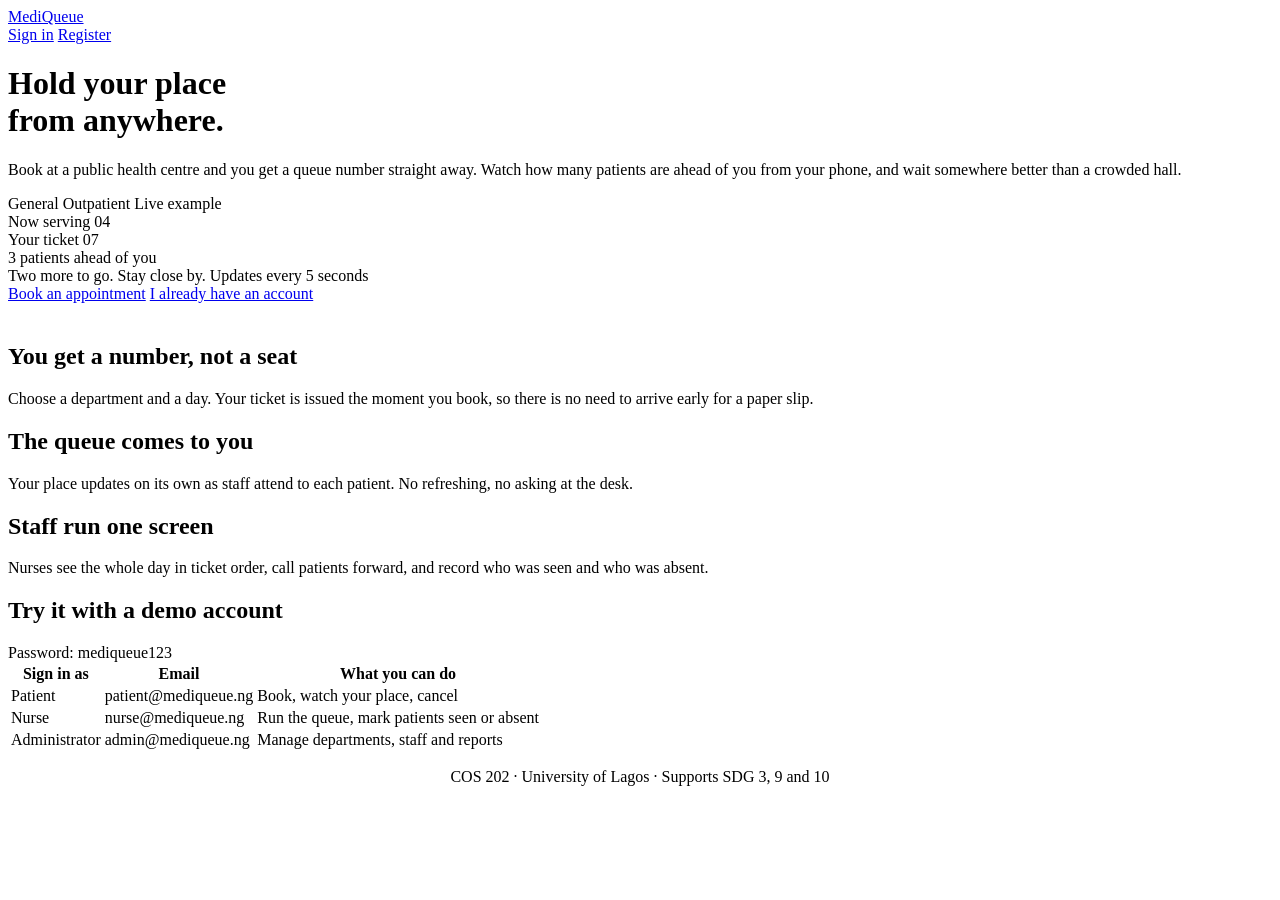
==== src/main/resources/static/index.html @ a9753362 "Initialized repo, built the frontend, backend and api services:" ====
<!doctype html>
<html lang="en">
<head>
    <meta charset="utf-8">
    <meta name="viewport" content="width=device-width, initial-scale=1">
    <title>MediQueue — hold your place from anywhere</title>
    <link rel="stylesheet" href="/css/styles.css">
</head>
<body>
<header class="bar">
    <a class="wordmark" href="/">MediQueue</a>
    <nav>
        <a href="/login.html">Sign in</a>
        <a href="/register.html">Register</a>
    </nav>
</header>

<main>
    <h1>Hold your place<br>from anywhere.</h1>
    <p class="lede">
        Book at a public health centre and you get a queue number straight away. Watch how
        many patients are ahead of you from your phone, and wait somewhere better than a
        crowded hall.
    </p>

    <!-- The hero is the product itself: a board running a real queue. -->
    <section class="board" aria-label="Example queue board">
        <div class="board-head">
            <span class="board-where">General Outpatient</span>
            <span class="label">Live example</span>
        </div>

        <div class="board-readout">
            <div class="board-cell">
                <span class="label">Now serving</span>
                <span class="flip" id="demoServing"><span class="flip-face">04</span></span>
            </div>
            <div class="board-cell">
                <span class="label">Your ticket</span>
                <span class="flip"><span class="flip-face">07</span></span>
            </div>
        </div>

        <div class="stubs-wrap">
            <span class="label" id="demoLabel">3 patients ahead of you</span>
            <div class="stubs" id="demoStubs" role="img" aria-label="Three patients ahead of you"></div>
        </div>

        <div class="board-line">
            <span class="board-say" id="demoSay">Two more to go. Stay close by.</span>
            <span class="board-stamp-time">Updates every 5 seconds</span>
        </div>
    </section>

    <div class="actions">
        <a class="btn" href="/register.html">Book an appointment</a>
        <a class="btn btn-quiet" href="/login.html">I already have an account</a>
    </div>

    <div class="grid three" style="margin-top:2.5rem">
        <section class="sheet">
            <h2>You get a number, not a seat</h2>
            <p class="muted">
                Choose a department and a day. Your ticket is issued the moment you book,
                so there is no need to arrive early for a paper slip.
            </p>
        </section>
        <section class="sheet">
            <h2>The queue comes to you</h2>
            <p class="muted">
                Your place updates on its own as staff attend to each patient. No refreshing,
                no asking at the desk.
            </p>
        </section>
        <section class="sheet">
            <h2>Staff run one screen</h2>
            <p class="muted">
                Nurses see the whole day in ticket order, call patients forward, and record
                who was seen and who was absent.
            </p>
        </section>
    </div>

    <section class="sheet">
        <div class="sheet-head">
            <h2>Try it with a demo account</h2>
            <span class="demo-note">Password: mediqueue123</span>
        </div>
        <div class="ledger-wrap">
            <table>
                <thead>
                <tr><th>Sign in as</th><th>Email</th><th>What you can do</th></tr>
                </thead>
                <tbody>
                <tr>
                    <td>Patient</td>
                    <td class="mono">patient@mediqueue.ng</td>
                    <td>Book, watch your place, cancel</td>
                </tr>
                <tr>
                    <td>Nurse</td>
                    <td class="mono">nurse@mediqueue.ng</td>
                    <td>Run the queue, mark patients seen or absent</td>
                </tr>
                <tr>
                    <td>Administrator</td>
                    <td class="mono">admin@mediqueue.ng</td>
                    <td>Manage departments, staff and reports</td>
                </tr>
                </tbody>
            </table>
        </div>
    </section>

    <p class="demo-note" style="text-align:center">
        COS&nbsp;202 · University of Lagos · Supports SDG 3, 9 and 10
    </p>
</main>

<script src="/js/api.js"></script>
<script>
    // The hero board demonstrates the one thing the product does: a patient moving up.
    // It runs the sequence once, then stops -- a loop would turn it into wallpaper.
    (function () {
        const stubs = document.getElementById('demoStubs');
        const paint = (ahead, behind) => {
            stubs.innerHTML =
                '<span class="stub ahead"></span>'.repeat(ahead) +
                '<span class="stub mine"></span>' +
                '<span class="stub behind"></span>'.repeat(behind);
        };
        paint(3, 2);

        const reduced = window.matchMedia('(prefers-reduced-motion: reduce)').matches;
        if (reduced) return;

        const steps = [
            { serving: '05', ahead: 2, label: '2 patients ahead of you', say: 'Moving up. Stay close by.' },
            { serving: '06', ahead: 1, label: '1 patient ahead of you',  say: 'Almost your turn.' },
            { serving: '07', ahead: 0, label: 'You are at the front',    say: 'You are next. Head to the consulting room.' }
        ];

        steps.forEach((step, i) => {
            setTimeout(() => {
                setFlip(document.getElementById('demoServing'), step.serving);
                paint(step.ahead, 2);
                document.getElementById('demoLabel').textContent = step.label;
                document.getElementById('demoSay').textContent = step.say;
            }, 1800 + i * 1700);
        });
    })();
</script>
</body>
</html>
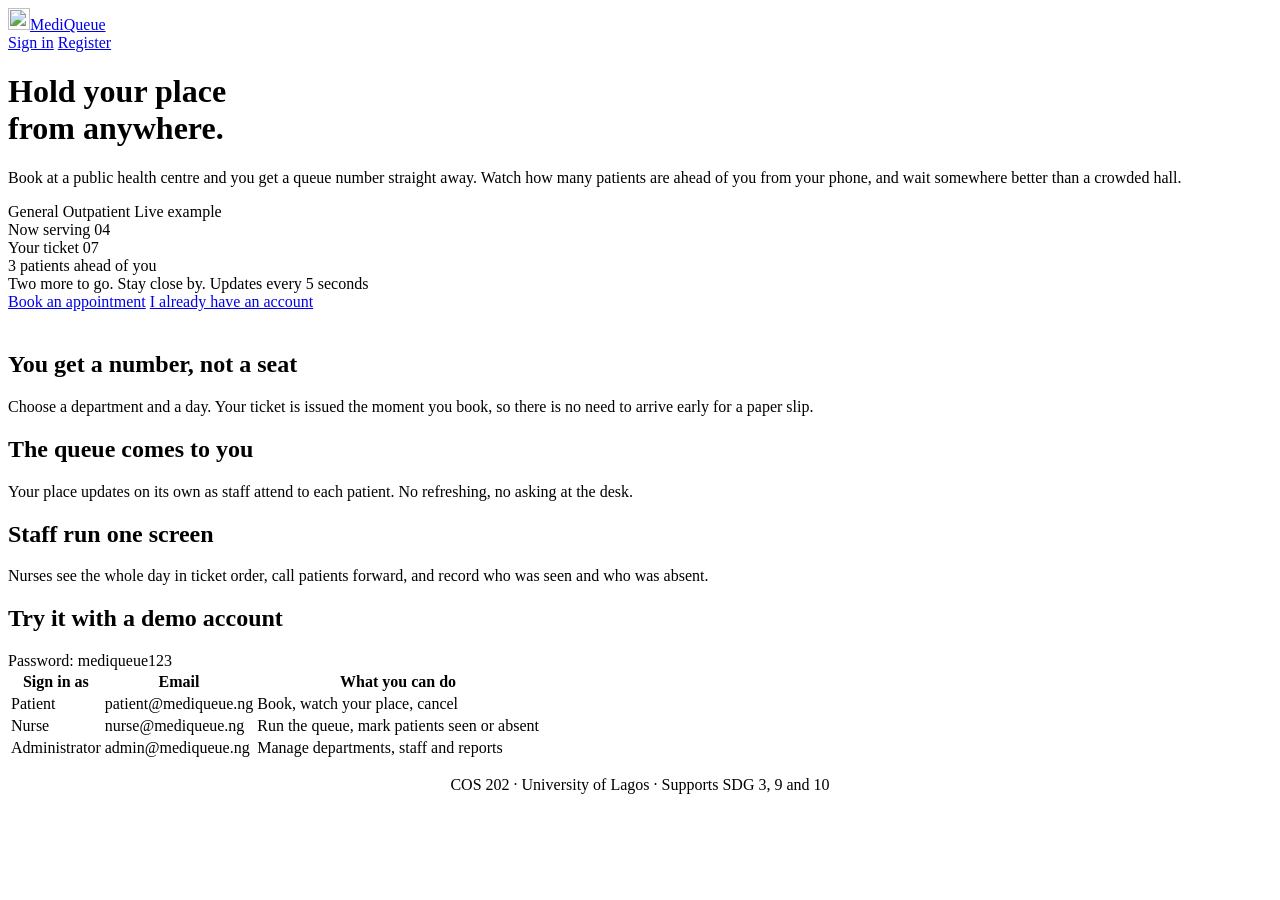
==== commit 16795811: "Add the split-flap tile logo, favicons and lockup" ====
--- a/src/main/resources/static/index.html
+++ b/src/main/resources/static/index.html
@@ -4,11 +4,14 @@
     <meta charset="utf-8">
     <meta name="viewport" content="width=device-width, initial-scale=1">
     <title>MediQueue — hold your place from anywhere</title>
+    <link rel="icon" href="/img/mark.svg" type="image/svg+xml">
+    <link rel="icon" href="/img/favicon-32.png" sizes="32x32">
+    <link rel="apple-touch-icon" href="/img/apple-touch-icon.png">
     <link rel="stylesheet" href="/css/styles.css">
 </head>
 <body>
 <header class="bar">
-    <a class="wordmark" href="/">MediQueue</a>
+    <a class="wordmark" href="/"><img src="/img/mark.svg" alt="" width="22" height="22">MediQueue</a>
     <nav>
         <a href="/login.html">Sign in</a>
         <a href="/register.html">Register</a>
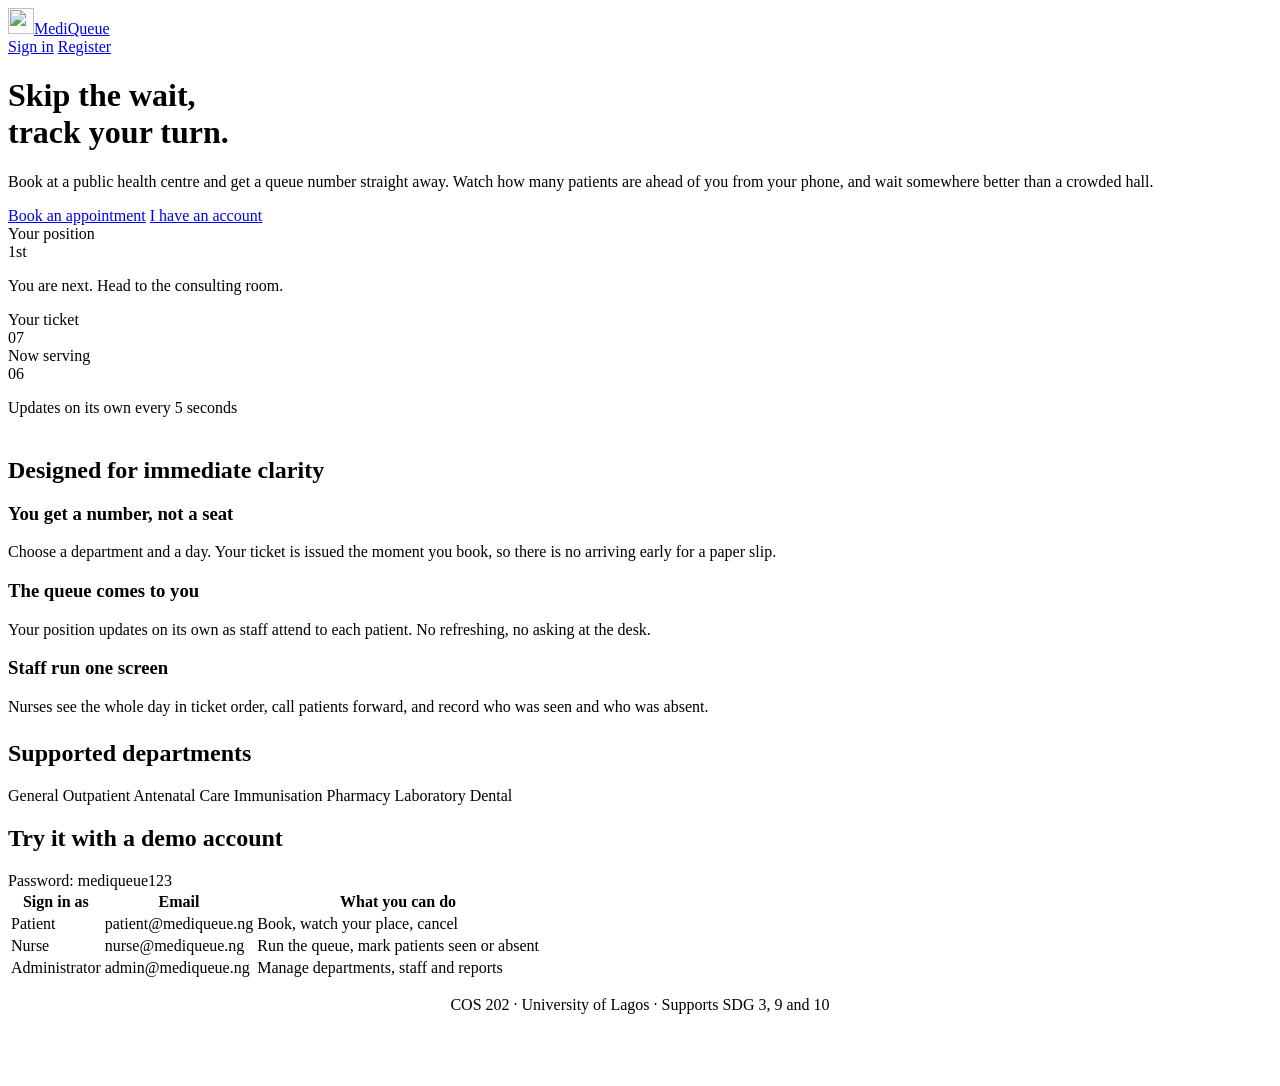
==== commit d8cce463: "Redesign UI" ====
--- a/src/main/resources/static/index.html
+++ b/src/main/resources/static/index.html
@@ -3,7 +3,7 @@
 <head>
     <meta charset="utf-8">
     <meta name="viewport" content="width=device-width, initial-scale=1">
-    <title>MediQueue — hold your place from anywhere</title>
+    <title>MediQueue — track your turn</title>
     <link rel="icon" href="/img/mark.svg" type="image/svg+xml">
     <link rel="icon" href="/img/favicon-32.png" sizes="32x32">
     <link rel="apple-touch-icon" href="/img/apple-touch-icon.png">
@@ -11,72 +11,62 @@
 </head>
 <body>
 <header class="bar">
-    <a class="wordmark" href="/"><img src="/img/mark.svg" alt="" width="22" height="22">MediQueue</a>
+    <a class="wordmark" href="/"><img src="/img/mark.svg" alt="" width="26" height="26">MediQueue</a>
     <nav>
         <a href="/login.html">Sign in</a>
-        <a href="/register.html">Register</a>
+        <a class="btn tight" href="/register.html">Register</a>
     </nav>
 </header>
 
-<main>
-    <h1>Hold your place<br>from anywhere.</h1>
-    <p class="lede">
-        Book at a public health centre and you get a queue number straight away. Watch how
-        many patients are ahead of you from your phone, and wait somewhere better than a
-        crowded hall.
-    </p>
-
-    <!-- The hero is the product itself: a board running a real queue. -->
-    <section class="board" aria-label="Example queue board">
-        <div class="board-head">
-            <span class="board-where">General Outpatient</span>
-            <span class="label">Live example</span>
-        </div>
-
-        <div class="board-readout">
-            <div class="board-cell">
-                <span class="label">Now serving</span>
-                <span class="flip" id="demoServing"><span class="flip-face">04</span></span>
-            </div>
-            <div class="board-cell">
-                <span class="label">Your ticket</span>
-                <span class="flip"><span class="flip-face">07</span></span>
+<main style="padding-bottom:3rem">
+    <div class="grid two" style="align-items:center">
+        <div>
+            <h1>Skip the wait,<br>track your turn.</h1>
+            <p class="lede">
+                Book at a public health centre and get a queue number straight away. Watch
+                how many patients are ahead of you from your phone, and wait somewhere
+                better than a crowded hall.
+            </p>
+            <div class="actions">
+                <a class="btn" href="/register.html">Book an appointment</a>
+                <a class="btn btn-2" href="/login.html">I have an account</a>
             </div>
         </div>
 
-        <div class="stubs-wrap">
-            <span class="label" id="demoLabel">3 patients ahead of you</span>
-            <div class="stubs" id="demoStubs" role="img" aria-label="Three patients ahead of you"></div>
-        </div>
-
-        <div class="board-line">
-            <span class="board-say" id="demoSay">Two more to go. Stay close by.</span>
-            <span class="board-stamp-time">Updates every 5 seconds</span>
-        </div>
-    </section>
-
-    <div class="actions">
-        <a class="btn" href="/register.html">Book an appointment</a>
-        <a class="btn btn-quiet" href="/login.html">I already have an account</a>
+        <!-- The hero is the product itself: a real live-status card, not an illustration. -->
+        <section class="card status is-next" aria-label="Example queue status">
+            <span class="label position-label">Your position</span>
+            <div class="position">1<span class="ord">st</span></div>
+            <div class="pips" role="img" aria-label="You are next">
+                <span class="pip mine"></span>
+            </div>
+            <p class="status-say">You are next. Head to the consulting room.</p>
+            <div class="status-split">
+                <div><span class="label">Your ticket</span><div class="v">07</div></div>
+                <div><span class="label">Now serving</span><div class="v">06</div></div>
+            </div>
+            <p class="hint">Updates on its own every 5 seconds</p>
+        </section>
     </div>
 
-    <div class="grid three" style="margin-top:2.5rem">
-        <section class="sheet">
-            <h2>You get a number, not a seat</h2>
+    <h2 style="margin:2.5rem 0 1rem">Designed for immediate clarity</h2>
+    <div class="grid three">
+        <section class="card">
+            <h3>You get a number, not a seat</h3>
             <p class="muted">
                 Choose a department and a day. Your ticket is issued the moment you book,
-                so there is no need to arrive early for a paper slip.
+                so there is no arriving early for a paper slip.
             </p>
         </section>
-        <section class="sheet">
-            <h2>The queue comes to you</h2>
+        <section class="card">
+            <h3>The queue comes to you</h3>
             <p class="muted">
-                Your place updates on its own as staff attend to each patient. No refreshing,
-                no asking at the desk.
+                Your position updates on its own as staff attend to each patient. No
+                refreshing, no asking at the desk.
             </p>
         </section>
-        <section class="sheet">
-            <h2>Staff run one screen</h2>
+        <section class="card">
+            <h3>Staff run one screen</h3>
             <p class="muted">
                 Nurses see the whole day in ticket order, call patients forward, and record
                 who was seen and who was absent.
@@ -84,74 +74,42 @@
         </section>
     </div>
 
-    <section class="sheet">
-        <div class="sheet-head">
+    <section class="card" style="margin-top:1.5rem">
+        <div class="card-head"><h2>Supported departments</h2></div>
+        <div class="chips">
+            <span class="chip">General Outpatient</span>
+            <span class="chip">Antenatal Care</span>
+            <span class="chip">Immunisation</span>
+            <span class="chip">Pharmacy</span>
+            <span class="chip">Laboratory</span>
+            <span class="chip">Dental</span>
+        </div>
+    </section>
+
+    <section class="card">
+        <div class="card-head">
             <h2>Try it with a demo account</h2>
-            <span class="demo-note">Password: mediqueue123</span>
+            <span class="muted">Password: mediqueue123</span>
         </div>
-        <div class="ledger-wrap">
+        <div class="table-wrap">
             <table>
                 <thead>
                 <tr><th>Sign in as</th><th>Email</th><th>What you can do</th></tr>
                 </thead>
                 <tbody>
-                <tr>
-                    <td>Patient</td>
-                    <td class="mono">patient@mediqueue.ng</td>
-                    <td>Book, watch your place, cancel</td>
-                </tr>
-                <tr>
-                    <td>Nurse</td>
-                    <td class="mono">nurse@mediqueue.ng</td>
-                    <td>Run the queue, mark patients seen or absent</td>
-                </tr>
-                <tr>
-                    <td>Administrator</td>
-                    <td class="mono">admin@mediqueue.ng</td>
-                    <td>Manage departments, staff and reports</td>
-                </tr>
+                <tr><td>Patient</td><td>patient@mediqueue.ng</td><td>Book, watch your place, cancel</td></tr>
+                <tr><td>Nurse</td><td>nurse@mediqueue.ng</td><td>Run the queue, mark patients seen or absent</td></tr>
+                <tr><td>Administrator</td><td>admin@mediqueue.ng</td><td>Manage departments, staff and reports</td></tr>
                 </tbody>
             </table>
         </div>
     </section>
 
-    <p class="demo-note" style="text-align:center">
+    <p class="hint" style="text-align:center">
         COS&nbsp;202 · University of Lagos · Supports SDG 3, 9 and 10
     </p>
 </main>
 
 <script src="/js/api.js"></script>
-<script>
-    // The hero board demonstrates the one thing the product does: a patient moving up.
-    // It runs the sequence once, then stops -- a loop would turn it into wallpaper.
-    (function () {
-        const stubs = document.getElementById('demoStubs');
-        const paint = (ahead, behind) => {
-            stubs.innerHTML =
-                '<span class="stub ahead"></span>'.repeat(ahead) +
-                '<span class="stub mine"></span>' +
-                '<span class="stub behind"></span>'.repeat(behind);
-        };
-        paint(3, 2);
-
-        const reduced = window.matchMedia('(prefers-reduced-motion: reduce)').matches;
-        if (reduced) return;
-
-        const steps = [
-            { serving: '05', ahead: 2, label: '2 patients ahead of you', say: 'Moving up. Stay close by.' },
-            { serving: '06', ahead: 1, label: '1 patient ahead of you',  say: 'Almost your turn.' },
-            { serving: '07', ahead: 0, label: 'You are at the front',    say: 'You are next. Head to the consulting room.' }
-        ];
-
-        steps.forEach((step, i) => {
-            setTimeout(() => {
-                setFlip(document.getElementById('demoServing'), step.serving);
-                paint(step.ahead, 2);
-                document.getElementById('demoLabel').textContent = step.label;
-                document.getElementById('demoSay').textContent = step.say;
-            }, 1800 + i * 1700);
-        });
-    })();
-</script>
 </body>
 </html>
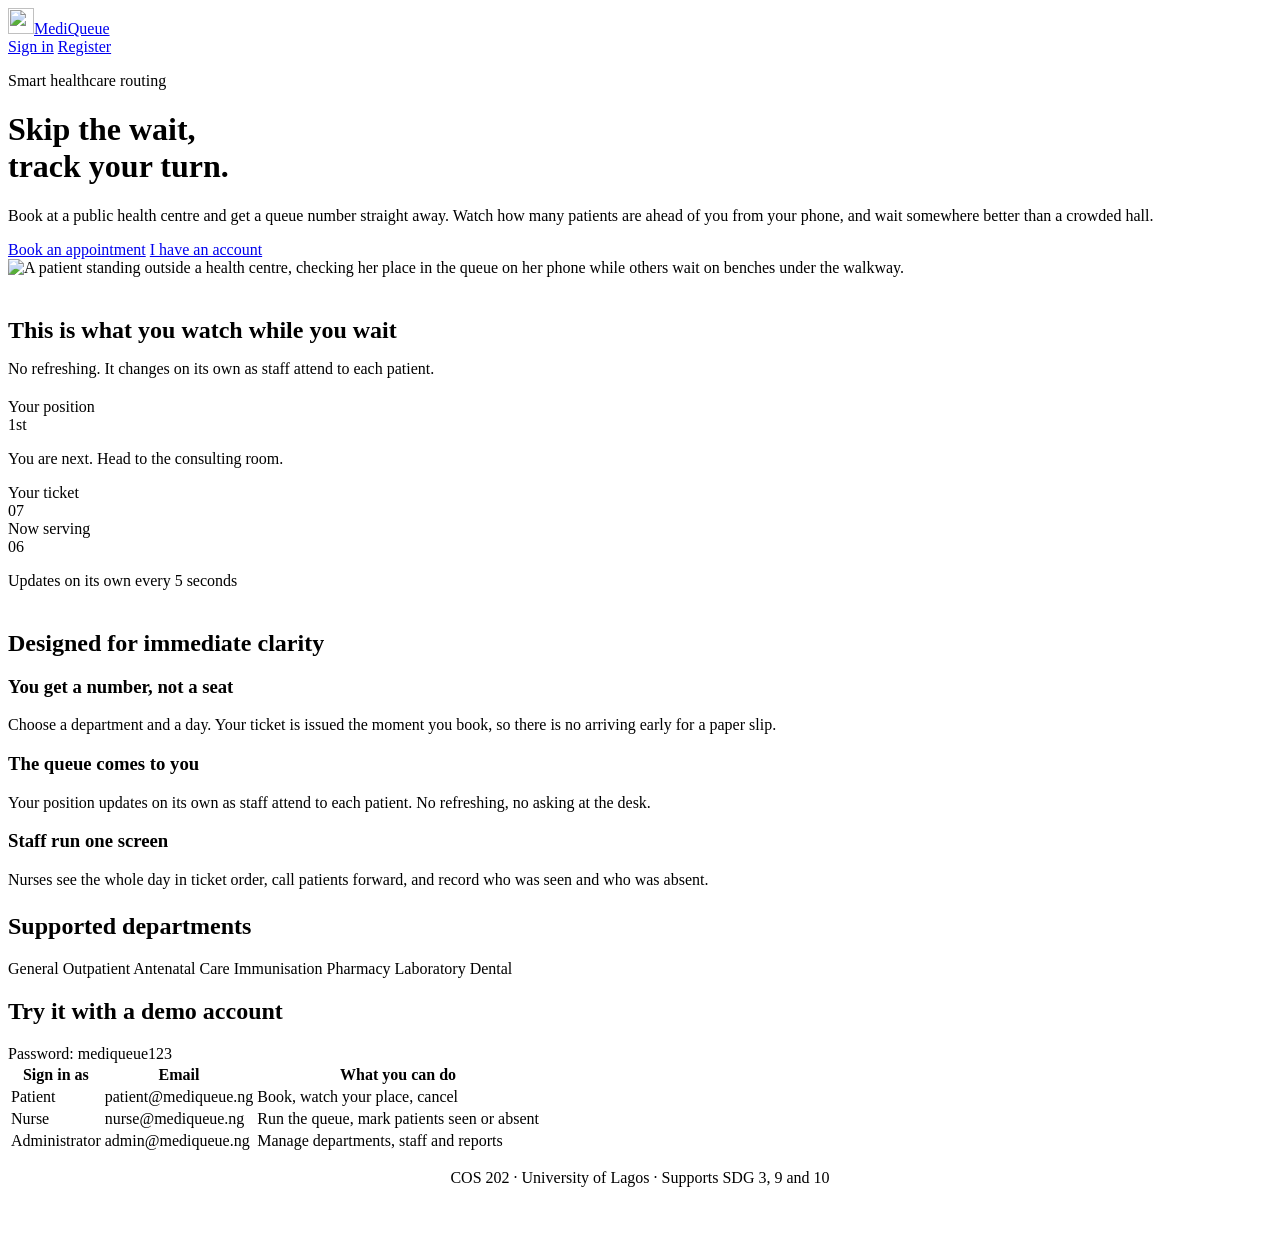
==== commit 7e0737f7: "Add hero illustration, demo seed data and a real wait estimate Landing page now opens with a flat-ve" ====
--- a/src/main/resources/static/index.html
+++ b/src/main/resources/static/index.html
@@ -7,6 +7,15 @@
     <link rel="icon" href="/img/mark.svg" type="image/svg+xml">
     <link rel="icon" href="/img/favicon-32.png" sizes="32x32">
     <link rel="apple-touch-icon" href="/img/apple-touch-icon.png">
+
+    <!-- Link preview. Without these a shared MediQueue link renders as a blank card. -->
+    <meta name="description" content="Book at a public health centre and watch your place in the queue from your phone, instead of waiting in a crowded hall.">
+    <meta property="og:type" content="website">
+    <meta property="og:title" content="MediQueue — track your turn">
+    <meta property="og:description" content="Book at a public health centre and watch your place in the queue from your phone, instead of waiting in a crowded hall.">
+    <meta property="og:image" content="/img/social.jpg">
+    <meta name="twitter:card" content="summary_large_image">
+
     <link rel="stylesheet" href="/css/styles.css">
 </head>
 <body>
@@ -21,6 +30,7 @@
 <main style="padding-bottom:3rem">
     <div class="grid two" style="align-items:center">
         <div>
+            <p class="eyebrow" id="eyebrow">Smart healthcare routing</p>
             <h1>Skip the wait,<br>track your turn.</h1>
             <p class="lede">
                 Book at a public health centre and get a queue number straight away. Watch
@@ -33,25 +43,47 @@
             </div>
         </div>
 
-        <!-- The hero is the product itself: a real live-status card, not an illustration. -->
-        <section class="card status is-next" aria-label="Example queue status">
-            <span class="label position-label">Your position</span>
-            <div class="position">1<span class="ord">st</span></div>
-            <div class="pips" role="img" aria-label="You are next">
-                <span class="pip mine"></span>
-            </div>
-            <p class="status-say">You are next. Head to the consulting room.</p>
-            <div class="status-split">
-                <div><span class="label">Your ticket</span><div class="v">07</div></div>
-                <div><span class="label">Now serving</span><div class="v">06</div></div>
-            </div>
-            <p class="hint">Updates on its own every 5 seconds</p>
-        </section>
+        <!--
+          WebP first, PNG as the fallback. The illustration is flat colour, so a quantised
+          PNG keeps the outlines crisp where a JPEG would blur them and band the fills.
+          Dimensions are set so the browser reserves the space and the headline does not
+          jump when the image arrives.
+        -->
+        <picture class="hero-art">
+            <source srcset="/img/hero.webp" type="image/webp">
+            <img src="/img/hero.png" width="1400" height="788"
+                 alt="A patient standing outside a health centre, checking her place in the
+                      queue on her phone while others wait on benches under the walkway.">
+        </picture>
     </div>
+
+    <!--
+      The live status card sits below the hero rather than inside it. Beside the
+      illustration the two competed for the same glance; here it answers the question the
+      headline raises, which is what the patient actually sees while they wait.
+    -->
+    <h2 style="margin:2.5rem 0 .35rem">This is what you watch while you wait</h2>
+    <p class="muted" style="margin-bottom:1.25rem">No refreshing. It changes on its own as
+        staff attend to each patient.</p>
+
+    <section class="card status is-next" aria-label="Example queue status">
+        <span class="label position-label">Your position</span>
+        <div class="position">1<span class="ord">st</span></div>
+        <div class="pips" role="img" aria-label="You are next">
+            <span class="pip mine"></span>
+        </div>
+        <p class="status-say">You are next. Head to the consulting room.</p>
+        <div class="status-split">
+            <div><span class="label">Your ticket</span><div class="v">07</div></div>
+            <div><span class="label">Now serving</span><div class="v">06</div></div>
+        </div>
+        <p class="hint">Updates on its own every 5 seconds</p>
+    </section>
 
     <h2 style="margin:2.5rem 0 1rem">Designed for immediate clarity</h2>
     <div class="grid three">
         <section class="card">
+            <span class="icon-chip" data-icon="calendar"></span>
             <h3>You get a number, not a seat</h3>
             <p class="muted">
                 Choose a department and a day. Your ticket is issued the moment you book,
@@ -59,6 +91,7 @@
             </p>
         </section>
         <section class="card">
+            <span class="icon-chip" data-icon="eye"></span>
             <h3>The queue comes to you</h3>
             <p class="muted">
                 Your position updates on its own as staff attend to each patient. No
@@ -66,6 +99,7 @@
             </p>
         </section>
         <section class="card">
+            <span class="icon-chip" data-icon="board"></span>
             <h3>Staff run one screen</h3>
             <p class="muted">
                 Nurses see the whole day in ticket order, call patients forward, and record
@@ -76,13 +110,13 @@
 
     <section class="card" style="margin-top:1.5rem">
         <div class="card-head"><h2>Supported departments</h2></div>
-        <div class="chips">
-            <span class="chip">General Outpatient</span>
-            <span class="chip">Antenatal Care</span>
-            <span class="chip">Immunisation</span>
-            <span class="chip">Pharmacy</span>
-            <span class="chip">Laboratory</span>
-            <span class="chip">Dental</span>
+        <div class="tiles" id="deptTiles">
+            <span class="tile" data-icon="cross">General Outpatient</span>
+            <span class="tile" data-icon="people">Antenatal Care</span>
+            <span class="tile" data-icon="check">Immunisation</span>
+            <span class="tile" data-icon="cross">Pharmacy</span>
+            <span class="tile" data-icon="chart">Laboratory</span>
+            <span class="tile" data-icon="check">Dental</span>
         </div>
     </section>
 
@@ -111,5 +145,13 @@
 </main>
 
 <script src="/js/api.js"></script>
+<script>
+    // Icons live in api.js so one definition serves every page. Painting them from a
+    // data attribute keeps the markup readable instead of inlining SVG eight times.
+    document.querySelectorAll('[data-icon]').forEach(el => {
+        el.insertAdjacentHTML('afterbegin', ICON[el.dataset.icon] || '');
+    });
+    document.getElementById('eyebrow').insertAdjacentHTML('afterbegin', ICON.bolt);
+</script>
 </body>
 </html>
